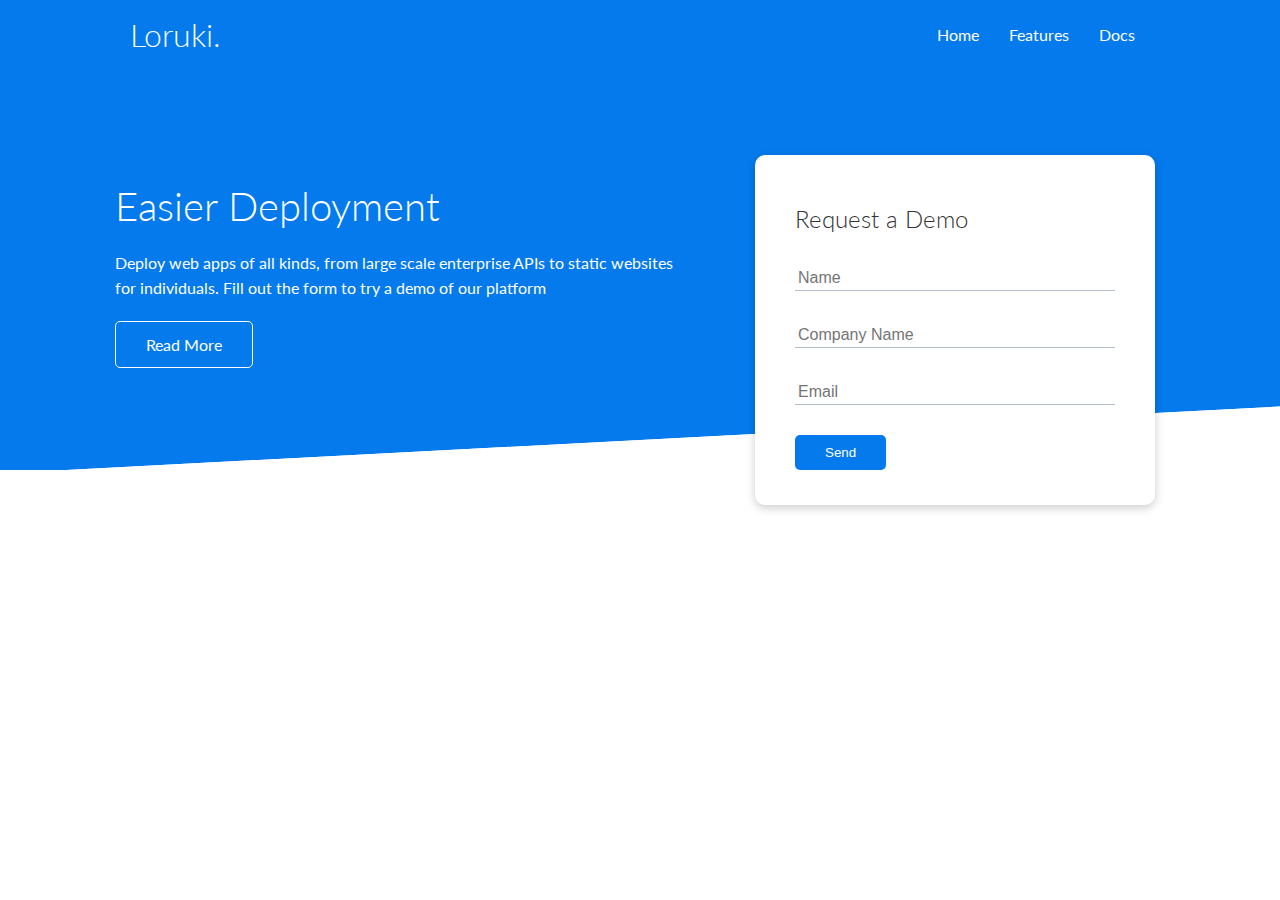
==== index.html @ 893c1de7 "creating navbar and showcase" ====
<!DOCTYPE html>
<html lang="en">
  <head>
    <meta charset="UTF-8" />
    <meta name="viewport" content="width=device-width, initial-scale=1.0" />
    <title>Loruki | Cloud hosting for everyone</title>
    <link rel="stylesheet" href="styles.css" />
    <!-- font awesome -->
    <link
      rel="stylesheet"
      href="https://cdnjs.cloudflare.com/ajax/libs/font-awesome/6.5.1/css/all.min.css"
      integrity="sha512-DTOQO9RWCH3ppGqcWaEA1BIZOC6xxalwEsw9c2QQeAIftl+Vegovlnee1c9QX4TctnWMn13TZye+giMm8e2LwA=="
      crossorigin="anonymous"
      referrerpolicy="no-referrer"
    />
  </head>
  <body>
    <!-- Navbar -->
    <div class="navbar">
      <div class="container flex">
        <h1 class="logo">Loruki.</h1>
        <nav>
          <ul>
            <li><a href="index.html">Home</a></li>
            <li><a href="features.html">Features</a></li>
            <li><a href="docs.html">Docs</a></li>
          </ul>
        </nav>
      </div>
    </div>

    <!-- showcase -->
    <section class="showcase">
      <div class="container grid">
        <div class="showcase-text">
          <h1>Easier Deployment</h1>
          <p>
            Deploy web apps of all kinds, from large scale enterprise APIs to
            static websites for individuals. Fill out the form to try a demo of
            our platform
          </p>
          <a href="features.html" class="btn btn-outline">Read More</a>
        </div>
        <div class="showcase-form card">
          <h2>Request a Demo</h2>
          <form>
            <div class="form-control">
              <input type="text" name="name" placeholder="Name" required />
            </div>
            <div class="form-control">
              <input
                type="text"
                name="company"
                placeholder="Company Name"
                required
              />
            </div>
            <div class="form-control">
              <input type="email" name="email" placeholder="Email" required />
            </div>
            <input type="submit" value="Send" class="btn btn-primary" />
          </form>
        </div>
      </div>
    </section>
  </body>
</html>
---- styles.css ----
@import url("https://fonts.googleapis.com/css2?family=Lato:wght@300&display=swap");

:root {
  --primary-color: #047aed;
}

* {
  box-sizing: border-box;
  margin: 0;
  padding: 0;
}

body {
  font-family: "Lato", sans-serif;
  color: #333;
  line-height: 1.6;
}

ul {
  list-style-type: none;
}

a {
  text-decoration: none;
  color: #333;
}

h1,
h2 {
  font-weight: 300;
  line-height: 1.2;
  margin: 10px 0;
}

p {
  margin: 10px 0;
}

img {
  width: 100%;
}

.container {
  max-width: 1100px;
  margin: 0 auto;
  overflow: auto;
  padding: 0 40px;
}

/* card */
.card {
  background-color: #fff;
  color: #333;
  border-radius: 10px;
  box-shadow: 0 3px 10px rgba(0, 0, 0, 0.2);
  padding: 20px;
  margin: 10px;
}

/* buttons */
.btn {
  display: inline-block;
  padding: 10px 30px;
  cursor: pointer;
  background: var(--primary-color);
  color: #fff;
  border: 0;
  border-radius: 5px;
}

.btn-outline {
  background-color: transparent;
  border: 1px solid #fff;
}

.btn:hover {
  transform: scale(0.98);
}

/* navbar */
.navbar {
  background-color: var(--primary-color);
  color: #fff;
  height: 70px;
}

.flex {
  display: flex;
  justify-content: center;
  align-items: center;
  height: 100%;
}

.navbar .flex {
  justify-content: space-between;
}

.navbar ul {
  display: flex;
  align-items: center;
  justify-content: space-between;
}

.navbar a {
  color: #fff;
  padding: 10px;
  margin: 0 5px;
}

.navbar a:hover {
  border-bottom: 2px solid #fff;
}

/* showcase */
.showcase {
  height: 400px;
  background: var(--primary-color);
  color: #fff;
  position: relative;
}

.showcase h1 {
  font-size: 40px;
}

.showcase p {
  margin: 20px 0;
}

.grid {
  display: grid;
  grid-template-columns: repeat(2, 1fr);
  gap: 20px;
  justify-content: center;
  align-items: center;
  height: 100%;
}

.showcase .grid {
  grid-template-columns: 55% 45%;
  gap: 30px;
  overflow: visible;
}

.showcase-form {
  position: relative;
  top: 60px;
  height: 350px;
  width: 400px;
  padding: 40px;
  z-index: 100;
  justify-self: flex-end;
}

.showcase-form .form-control {
  margin: 30px 0;
}

.showcase-form input[type="text"],
.showcase-form input[type="email"] {
  border: 0;
  border-bottom: 1px solid#b4becb;
  width: 100%;
  padding: 3px;
  font-size: 16px;
}

.showcase-form input:focus {
  outline: none;
}

.showcase::before,
.showcase::after {
    content: "";
    position: absolute;
    height: 100px;
    bottom: -70px;
    right: 0;
    left: 0;
    transform: skewY(-3deg);
    background-color: #fff;
}
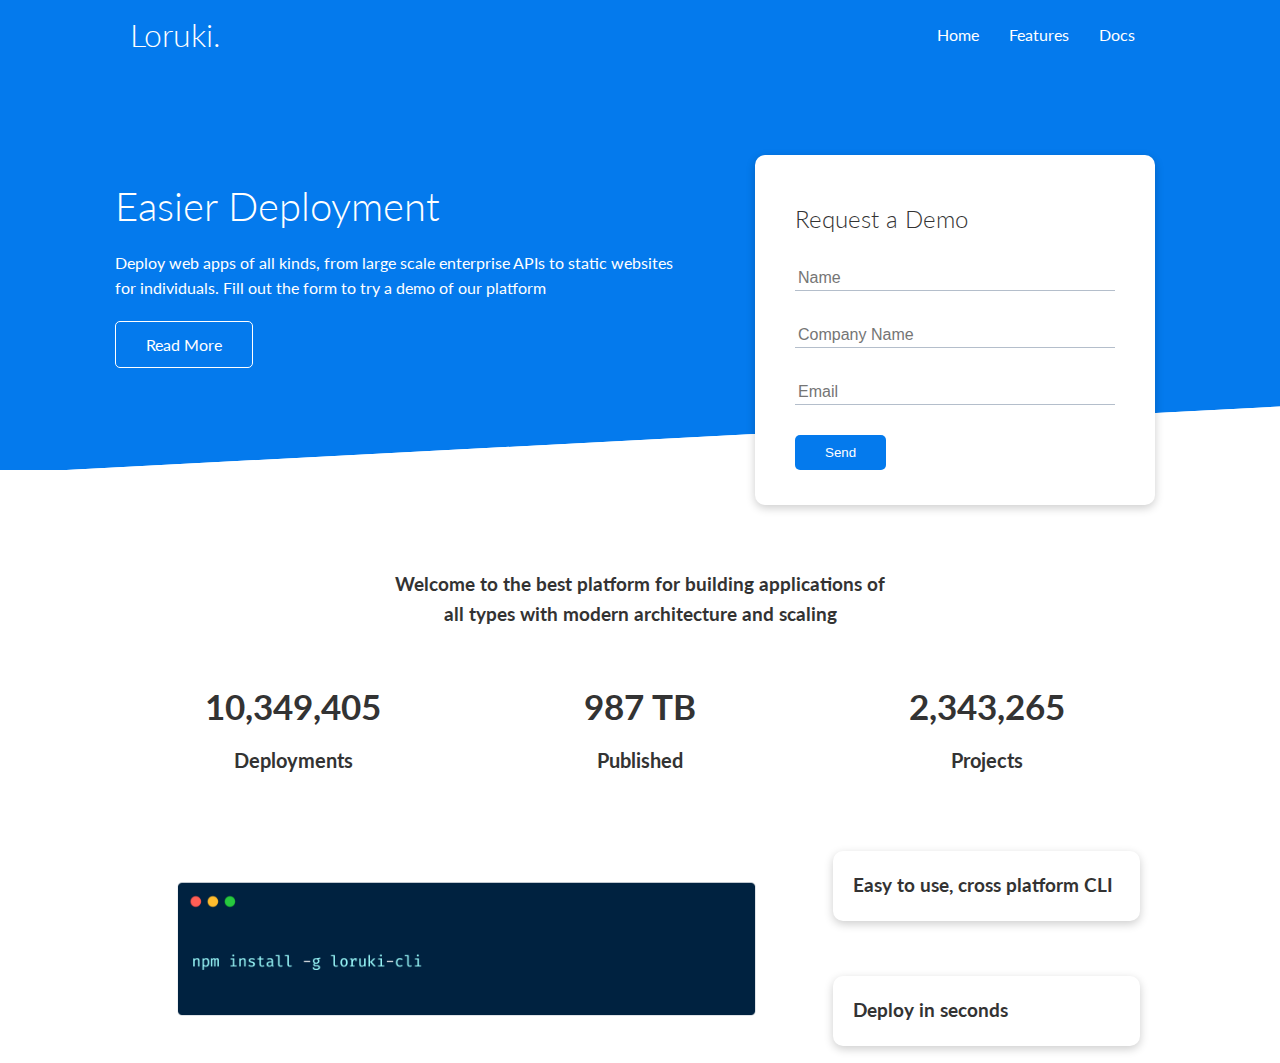
==== commit a56e9c25: "creating stats and cli" ====
--- a/index.html
+++ b/index.html
@@ -4,6 +4,7 @@
     <meta charset="UTF-8" />
     <meta name="viewport" content="width=device-width, initial-scale=1.0" />
     <title>Loruki | Cloud hosting for everyone</title>
+    <link rel="stylesheet" href="utilities.css" />
     <link rel="stylesheet" href="styles.css" />
     <!-- font awesome -->
     <link
@@ -63,5 +64,45 @@
         </div>
       </div>
     </section>
+
+    <!-- Stats -->
+    <section class="stats">
+      <div class="container">
+        <h3 class="stats-heading text-center my-1">
+          Welcome to the best platform for building applications of all types
+          with modern architecture and scaling
+        </h3>
+        <div class="grid grid-3 text-center my-4">
+          <div>
+            <i class="fas fa-server fa-3x"></i>
+            <h3>10,349,405</h3>
+            <p class="text-secondary">Deployments</p>
+          </div>
+          <div>
+            <i class="fas fa-upload fa-3x"></i>
+            <h3>987 TB</h3>
+            <p class="text-secondary">Published</p>
+          </div>
+          <div>
+            <i class="fas fa-project-diagram fa-3x"></i>
+            <h3>2,343,265</h3>
+            <p class="text-secondary">Projects</p>
+          </div>
+        </div>
+      </div>
+    </section>
+
+    <!-- Cli -->
+    <div class="cli">
+        <div class="container grid">
+            <img src="images/cli.png" alt="cli">
+            <div class="card">
+                <h3>Easy to use, cross platform CLI</h3>
+            </div>
+            <div class="card">
+                <h3>Deploy in seconds</h3>
+            </div>
+        </div>
+    </div>
   </body>
 </html>
--- a/utilities.css
+++ b/utilities.css
@@ -0,0 +1,173 @@
+* {
+  box-sizing: border-box;
+  margin: 0;
+  padding: 0;
+}
+
+body {
+  font-family: "Lato", sans-serif;
+  color: #333;
+  line-height: 1.6;
+}
+
+ul {
+  list-style-type: none;
+}
+
+a {
+  text-decoration: none;
+  color: #333;
+}
+
+h1,
+h2 {
+  font-weight: 300;
+  line-height: 1.2;
+  margin: 10px 0;
+}
+
+p {
+  margin: 10px 0;
+}
+
+img {
+  width: 100%;
+}
+
+.container {
+  max-width: 1100px;
+  margin: 0 auto;
+  overflow: auto;
+  padding: 0 40px;
+}
+
+/* card */
+.card {
+  background-color: #fff;
+  color: #333;
+  border-radius: 10px;
+  box-shadow: 0 3px 10px rgba(0, 0, 0, 0.2);
+  padding: 20px;
+  margin: 10px;
+}
+
+/* buttons */
+.btn {
+  display: inline-block;
+  padding: 10px 30px;
+  cursor: pointer;
+  background: var(--primary-color);
+  color: #fff;
+  border: 0;
+  border-radius: 5px;
+}
+
+.btn-outline {
+  background-color: transparent;
+  border: 1px solid #fff;
+}
+
+.btn:hover {
+  transform: scale(0.98);
+}
+
+/* grid */
+.grid {
+  display: grid;
+  grid-template-columns: repeat(2, 1fr);
+  gap: 20px;
+  justify-content: center;
+  align-items: center;
+  height: 100%;
+}
+
+.grid-3 {
+  grid-template-columns: repeat(3, 1fr);
+}
+
+/* texts */
+.text-center {
+  text-align: center;
+}
+
+/* margins */
+.my-1 {
+  margin: 1rem 0;
+}
+
+.my-2 {
+  margin: 1.5rem 0;
+}
+
+.my-3 {
+  margin: 2rem 0;
+}
+
+.my-4 {
+  margin: 3rem 0;
+}
+
+.my-5 {
+  margin: 4rem 0;
+}
+
+.m-1 {
+  margin: 1rem;
+}
+
+.m-2 {
+  margin: 1.5rem;
+}
+
+.m-3 {
+  margin: 2rem;
+}
+
+.m-4 {
+  margin: 3rem;
+}
+
+.m-5 {
+  margin: 4rem;
+}
+
+/* padding */
+.py-1 {
+  padding: 1rem 0;
+}
+
+.py-2 {
+  padding: 1.5rem 0;
+}
+
+.py-3 {
+  padding: 2rem 0;
+}
+
+.py-4 {
+  padding: 3rem 0;
+}
+
+.py-5 {
+  padding: 4rem 0;
+}
+
+.p-1 {
+  padding: 1rem;
+}
+
+.p-2 {
+  padding: 1.5rem;
+}
+
+.p-3 {
+  padding: 2rem;
+}
+
+.p-4 {
+  padding: 3rem;
+}
+
+.p-5 {
+  padding: 4rem;
+}
--- a/styles.css
+++ b/styles.css
@@ -2,79 +2,6 @@
 
 :root {
   --primary-color: #047aed;
-}
-
-* {
-  box-sizing: border-box;
-  margin: 0;
-  padding: 0;
-}
-
-body {
-  font-family: "Lato", sans-serif;
-  color: #333;
-  line-height: 1.6;
-}
-
-ul {
-  list-style-type: none;
-}
-
-a {
-  text-decoration: none;
-  color: #333;
-}
-
-h1,
-h2 {
-  font-weight: 300;
-  line-height: 1.2;
-  margin: 10px 0;
-}
-
-p {
-  margin: 10px 0;
-}
-
-img {
-  width: 100%;
-}
-
-.container {
-  max-width: 1100px;
-  margin: 0 auto;
-  overflow: auto;
-  padding: 0 40px;
-}
-
-/* card */
-.card {
-  background-color: #fff;
-  color: #333;
-  border-radius: 10px;
-  box-shadow: 0 3px 10px rgba(0, 0, 0, 0.2);
-  padding: 20px;
-  margin: 10px;
-}
-
-/* buttons */
-.btn {
-  display: inline-block;
-  padding: 10px 30px;
-  cursor: pointer;
-  background: var(--primary-color);
-  color: #fff;
-  border: 0;
-  border-radius: 5px;
-}
-
-.btn-outline {
-  background-color: transparent;
-  border: 1px solid #fff;
-}
-
-.btn:hover {
-  transform: scale(0.98);
 }
 
 /* navbar */
@@ -127,15 +54,6 @@
   margin: 20px 0;
 }
 
-.grid {
-  display: grid;
-  grid-template-columns: repeat(2, 1fr);
-  gap: 20px;
-  justify-content: center;
-  align-items: center;
-  height: 100%;
-}
-
 .showcase .grid {
   grid-template-columns: 55% 45%;
   gap: 30px;
@@ -171,12 +89,42 @@
 
 .showcase::before,
 .showcase::after {
-    content: "";
-    position: absolute;
-    height: 100px;
-    bottom: -70px;
-    right: 0;
-    left: 0;
-    transform: skewY(-3deg);
-    background-color: #fff;
+  content: "";
+  position: absolute;
+  height: 100px;
+  bottom: -70px;
+  right: 0;
+  left: 0;
+  transform: skewY(-3deg);
+  background-color: #fff;
 }
+
+/* stats */
+.stats {
+  padding-top: 100px;
+}
+
+.stats-heading {
+  max-width: 500px;
+  margin: auto;
+}
+
+.stats .grid h3 {
+  font-size: 35px;
+}
+.stats .grid p {
+  font-size: 20px;
+  font-weight: bold;
+}
+
+/* cli */
+.cli .grid {
+  grid-template-columns: repeat(3, 1fr);
+  grid-template-rows: repeat(2, 1fr);
+}
+
+.cli .grid > *:first-child{
+    grid-column: 1 / span 2;
+    grid-row: 1 / span 2;
+}
+
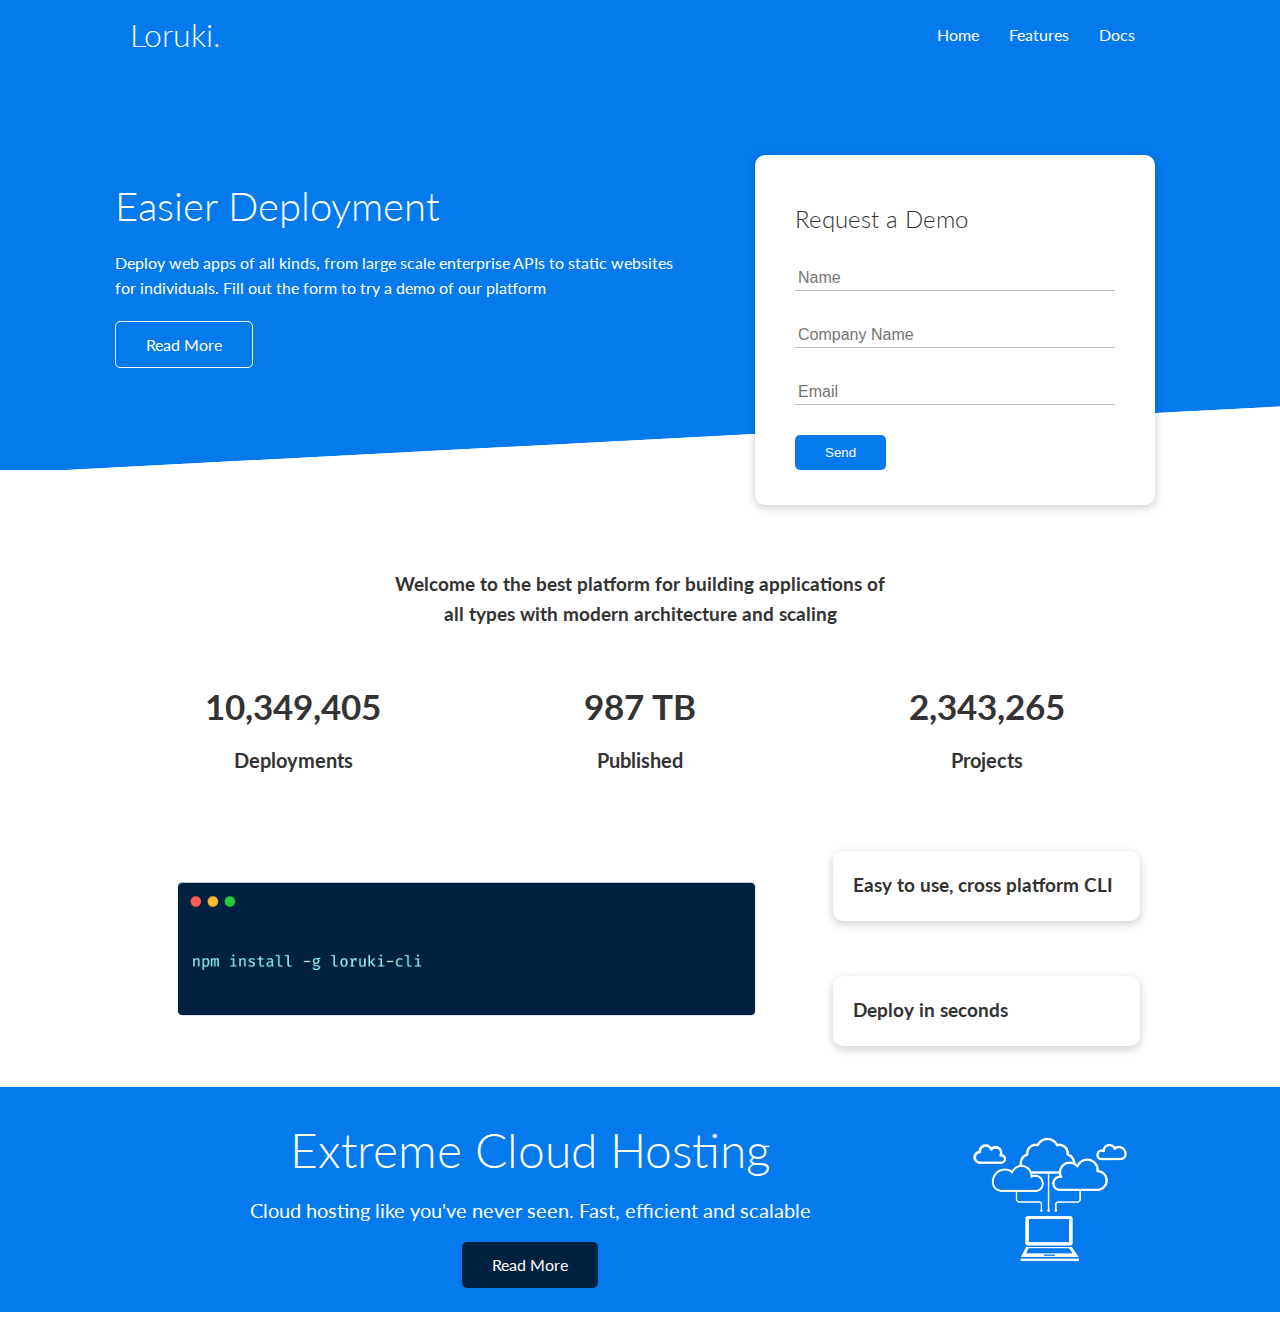
==== commit d7b86c77: "creating cloud" ====
--- a/index.html
+++ b/index.html
@@ -94,15 +94,31 @@
 
     <!-- Cli -->
     <div class="cli">
-        <div class="container grid">
-            <img src="images/cli.png" alt="cli">
-            <div class="card">
-                <h3>Easy to use, cross platform CLI</h3>
-            </div>
-            <div class="card">
-                <h3>Deploy in seconds</h3>
-            </div>
+      <div class="container grid">
+        <img src="images/cli.png" alt="cli" />
+        <div class="card">
+          <h3>Easy to use, cross platform CLI</h3>
         </div>
+        <div class="card">
+          <h3>Deploy in seconds</h3>
+        </div>
+      </div>
     </div>
+
+    <!-- cloud -->
+    <section class="cloud bg-primary my-2 py-2">
+      <div class="container grid">
+        <div class="text-center">
+          <h2 class="lg">Extreme Cloud Hosting</h2>
+          <p class="lead my-1">
+            Cloud hosting like you've never seen. Fast, efficient and scalable
+          </p>
+          <a href="features.html" class="btn btn-dark">Read More</a>
+        </div>
+        <img src="images/cloud.png" alt="cloud image" />
+      </div>
+    </section>
+
+    
   </body>
 </html>
--- a/utilities.css
+++ b/utilities.css
@@ -85,11 +85,6 @@
   grid-template-columns: repeat(3, 1fr);
 }
 
-/* texts */
-.text-center {
-  text-align: center;
-}
-
 /* margins */
 .my-1 {
   margin: 1rem 0;
@@ -171,3 +166,53 @@
 .p-5 {
   padding: 4rem;
 }
+
+/* background and buttons color */
+.bg-primary,
+.btn-primary {
+  background: var(--primary-color);
+  color: #fff;
+}
+
+.bg-secondary,
+.btn-secondary {
+  background: var(--secondary-color);
+  color: #fff;
+}
+
+.bg-dark,
+.btn-dark {
+  background: var(--dark-color);
+  color: #fff;
+}
+
+.bg-light,
+.btn-light {
+  background: var(--light-color);
+  color: #333;
+}
+
+/* text sizes */
+.lead {
+  font-size: 20px;
+}
+
+.sm {
+  font-size: 1rem;
+}
+
+.md {
+  font-size: 2rem;
+}
+
+.lg {
+  font-size: 3rem;
+}
+
+.xl {
+  font-size: 4rem;
+}
+
+.text-center {
+  text-align: center;
+}
--- a/styles.css
+++ b/styles.css
@@ -2,6 +2,9 @@
 
 :root {
   --primary-color: #047aed;
+  --secondary-color: #1c3fa8;
+  --dark-color: #002240;
+  --light-color: #f4f4f4;
 }
 
 /* navbar */
@@ -123,8 +126,12 @@
   grid-template-rows: repeat(2, 1fr);
 }
 
-.cli .grid > *:first-child{
-    grid-column: 1 / span 2;
-    grid-row: 1 / span 2;
+.cli .grid > *:first-child {
+  grid-column: 1 / span 2;
+  grid-row: 1 / span 2;
 }
 
+/* cloud */
+.cloud .grid {
+  grid-template-columns: 4fr 1fr;
+}
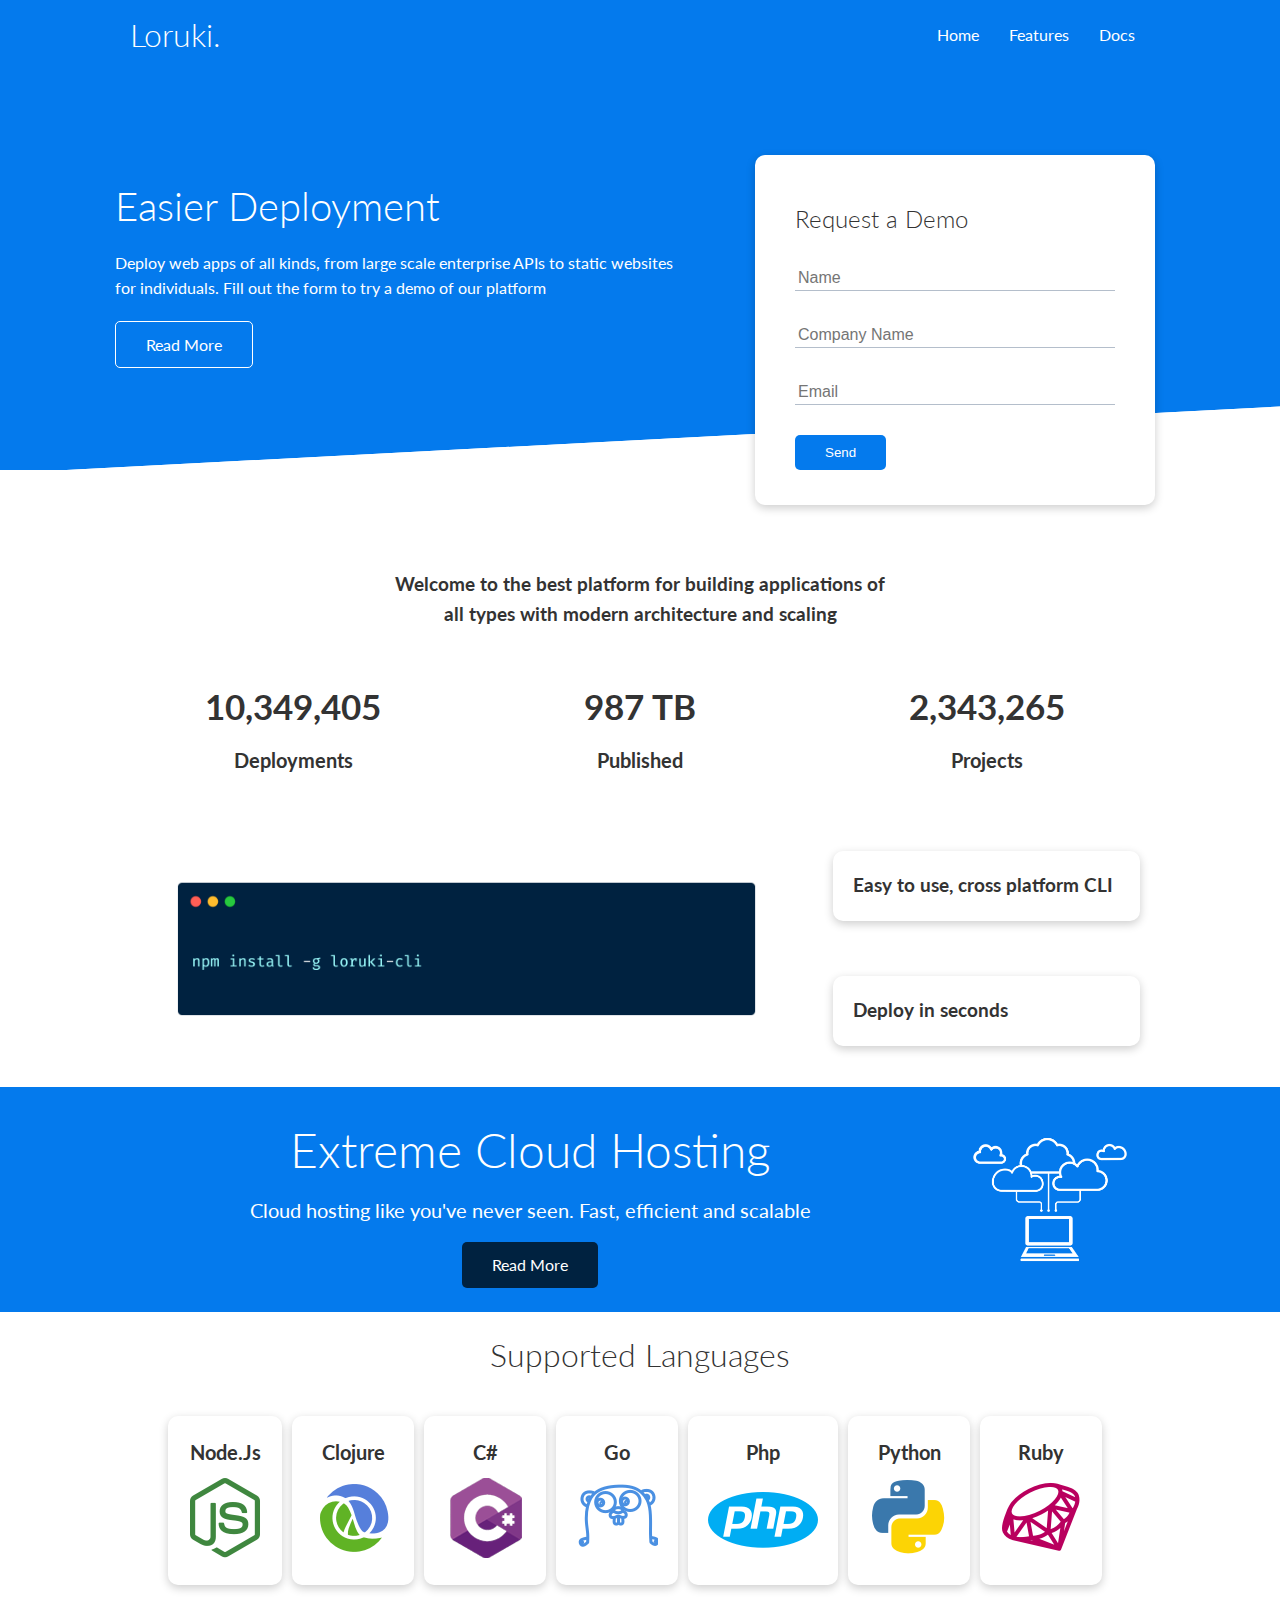
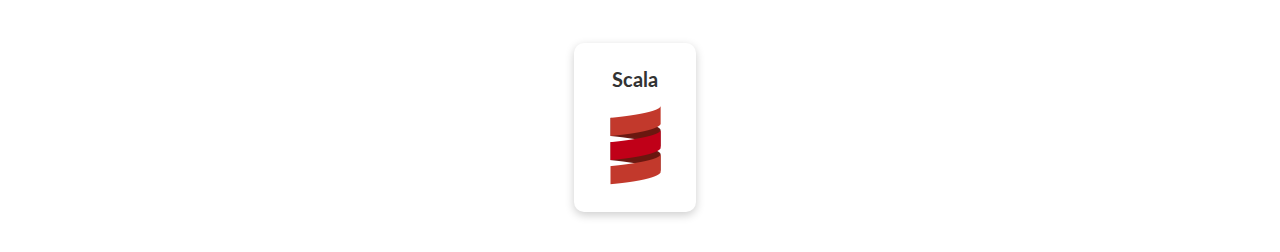
==== commit 25b9f1f3: "creating languages section" ====
--- a/index.html
+++ b/index.html
@@ -119,6 +119,43 @@
       </div>
     </section>
 
-    
+    <!-- languages -->
+    <div class="languages">
+      <h2 class="md text-center my-2">Supported Languages</h2>
+      <div class="container flex">
+        <div class="card">
+          <h4>Node.js</h4>
+          <img src="images/logos/node.png" alt="" />
+        </div>
+        <div class="card">
+          <h4>clojure</h4>
+          <img src="images/logos/clojure.png" alt="" />
+        </div>
+        <div class="card">
+          <h4>C#</h4>
+          <img src="images/logos/csharp.png" alt="" />
+        </div>
+        <div class="card">
+          <h4>go</h4>
+          <img src="images/logos/go.png" alt="" />
+        </div>
+        <div class="card">
+          <h4>php</h4>
+          <img src="images/logos/php.png" alt="" />
+        </div>
+        <div class="card">
+          <h4>python</h4>
+          <img src="images/logos/python.png" alt="" />
+        </div>
+        <div class="card">
+          <h4>ruby</h4>
+          <img src="images/logos/ruby.png" alt="" />
+        </div>
+        <div class="card">
+          <h4>scala</h4>
+          <img src="images/logos/scala.png" alt="" />
+        </div>
+      </div>
+    </div>
   </body>
 </html>
--- a/styles.css
+++ b/styles.css
@@ -135,3 +135,24 @@
 .cloud .grid {
   grid-template-columns: 4fr 1fr;
 }
+
+/* languages */
+.languages .flex {
+  flex-wrap: wrap;
+}
+
+.languages .card {
+  text-transform: capitalize;
+  text-align: center;
+  margin: 18px 10px 40px 0;
+  transition: all 0.2s ease;
+}
+
+.languages .card h4{
+    font-size: 20px;
+    margin-bottom: 10px;
+}
+
+.languages .card:hover{
+    transform: translateY(-15px);
+}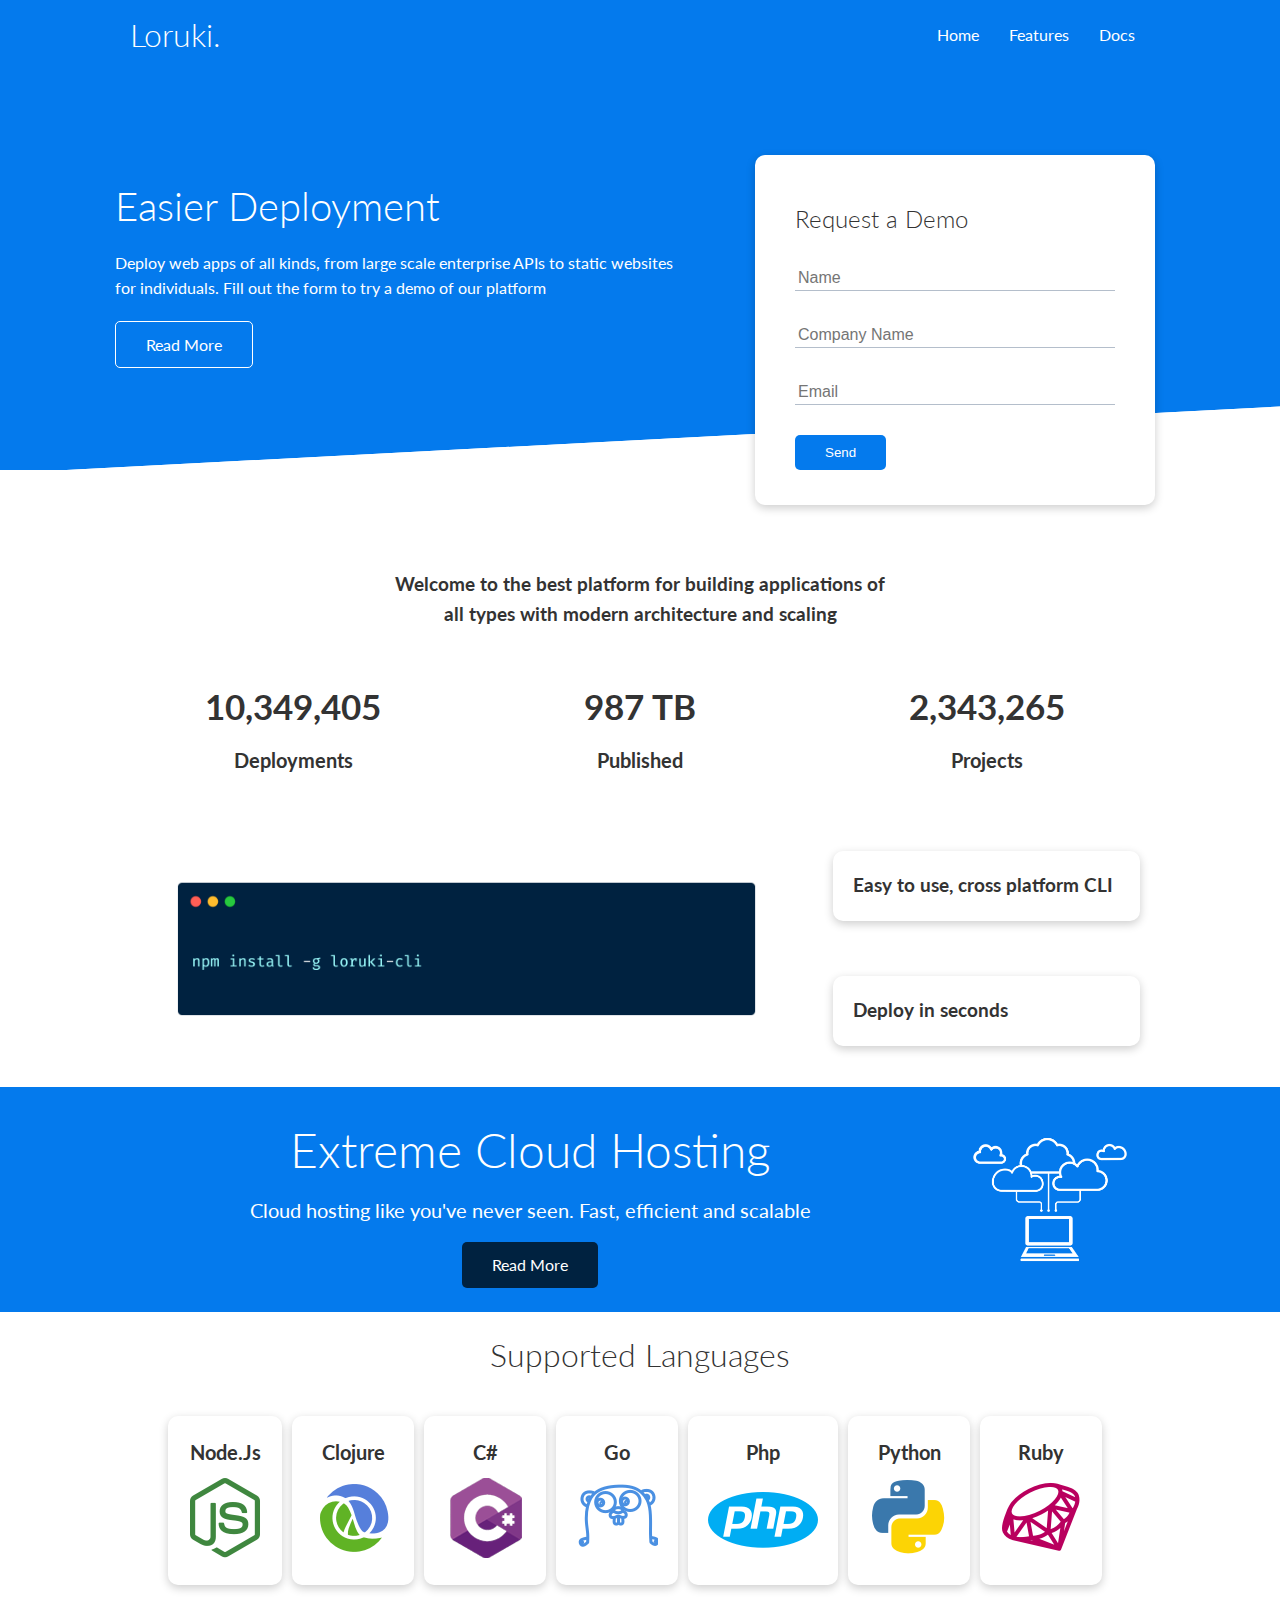
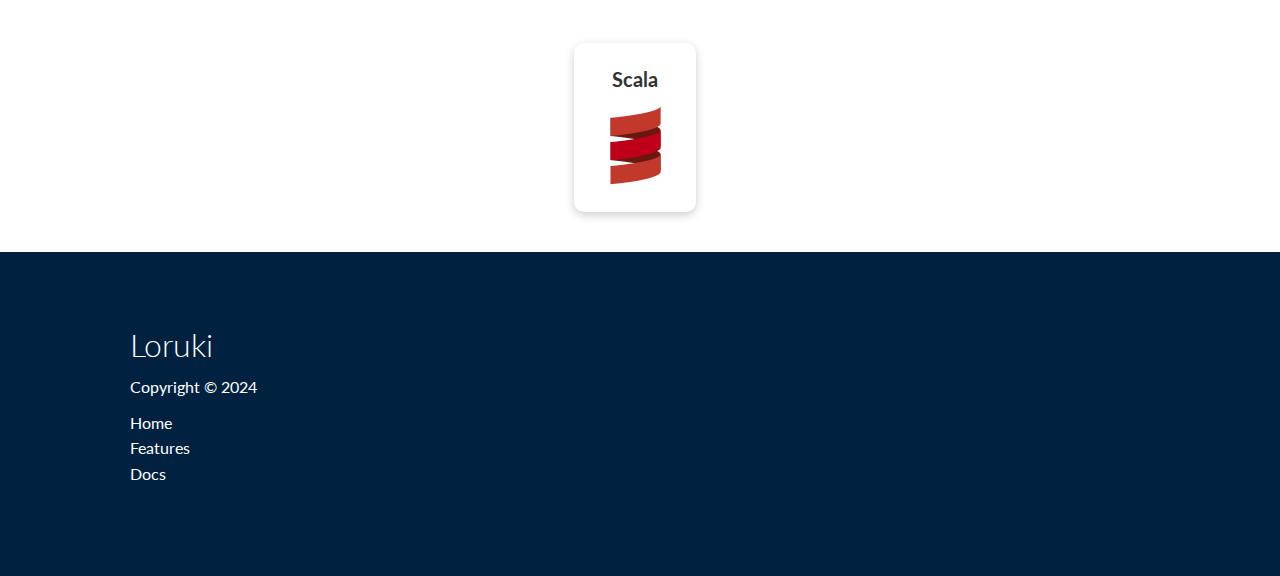
==== commit eea72e17: "creating footer  section" ====
--- a/index.html
+++ b/index.html
@@ -157,5 +157,28 @@
         </div>
       </div>
     </div>
+
+    <footer class="footer bg-dark py-5">
+      <div class="container grid-3">
+        <div>
+          <h1>Loruki</h1>
+          <p>Copyright &copy; 2024</p>
+        </div>
+        <nav>
+          <ul>
+            <li><a href="index.html">Home</a></li>
+            <li><a href="features.html">Features</a></li>
+            <li><a href="docs.html">Docs</a></li>
+          </ul>
+        </nav>
+
+        <div class="social">
+            <a href="#"><i class="fab fab fa-github fa-2x"></i></a>
+            <a href="#"><i class="fab fa-facebook fa-2x"></i></a>
+            <a href="#"><i class="fab fa-instagram fa-2x"></i></a>
+            <a href="#"><i class="fab fa-twwitter fa-2x"></i></a>
+        </div>
+      </div>
+    </footer>
   </body>
 </html>
--- a/utilities.css
+++ b/utilities.css
@@ -186,6 +186,15 @@
   color: #fff;
 }
 
+.bg-primary a,
+.btn-primary a,
+.bg-secondary a,
+.btn-secondary a,
+.bg-dark a,
+.btn-dark a {
+  color: #fff;
+}
+
 .bg-light,
 .btn-light {
   background: var(--light-color);
--- a/styles.css
+++ b/styles.css
@@ -155,4 +155,9 @@
 
 .languages .card:hover{
     transform: translateY(-15px);
+}
+
+/* footer */
+.footer .social a{
+margin: 0 10px;
 }